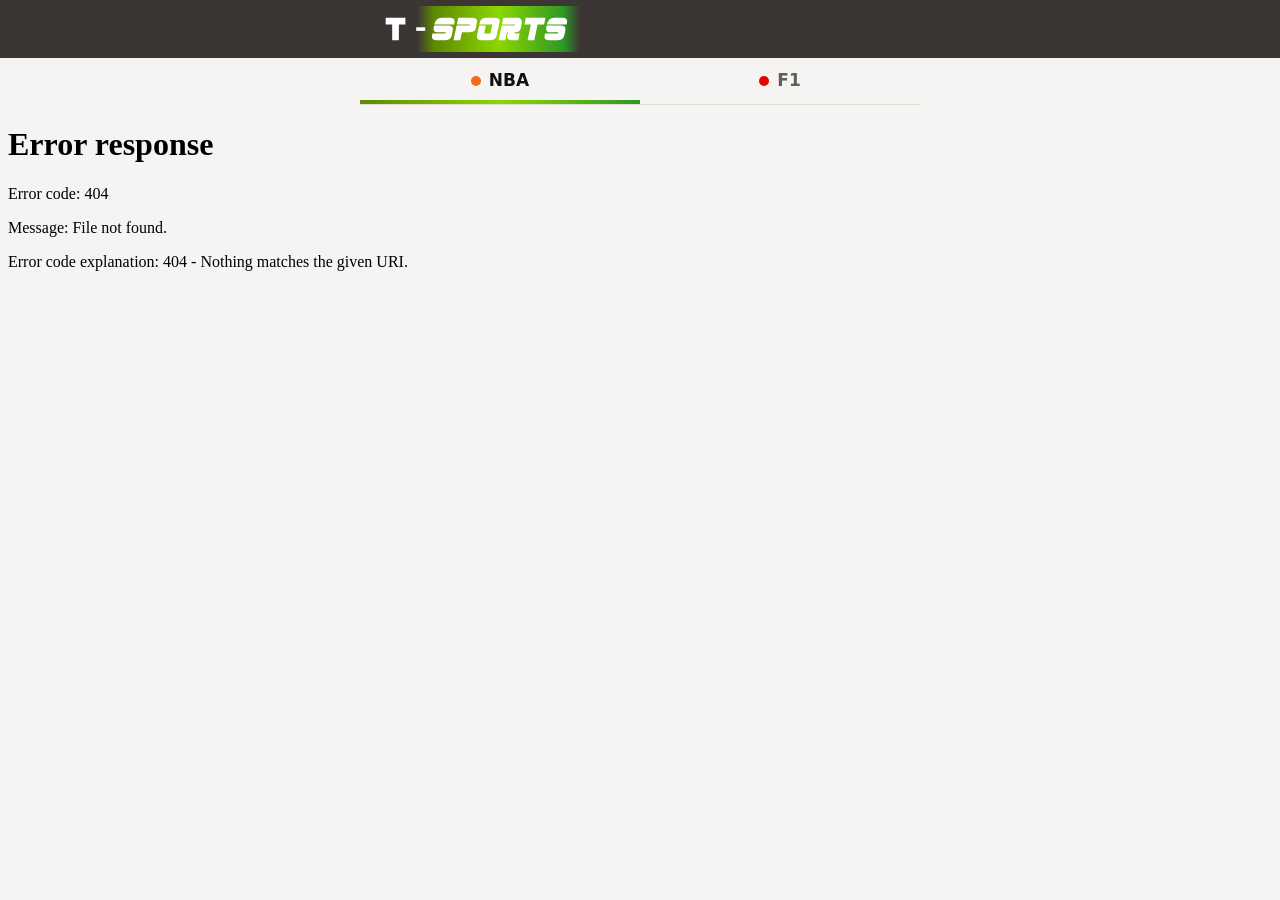
==== index.html @ b56ec470 "Add files via upload" ====
<!doctype html>
<html lang="es-AR">
<head>
<meta charset="utf-8">
<meta name="viewport" content="width=device-width, initial-scale=1, viewport-fit=cover">
<title>T-Sports</title>
<link rel="icon" type="image/png" href="icono.png">
<link rel="apple-touch-icon" href="icono.png">
<meta name="theme-color" content="#3b3634">
<style>
:root{--bg:#F5F4F2;--sf:#fff;--ink:#111;--mute:#5F5F5B;--line:#E0DED8;--ch:#3b3634;--nba:#F26B1D;--f1:#E10600}
@media(prefers-color-scheme:dark){:root{--bg:#0D0D0E;--sf:#18181A;--ink:#F4F3F0;--mute:#A5A49E;--line:#2D2D30}}
*{box-sizing:border-box}
html,body{height:100%;margin:0}
body{display:flex;flex-direction:column;background:var(--bg);color:var(--ink);font:700 17px/1 system-ui,-apple-system,'Segoe UI',Roboto,sans-serif;-webkit-text-size-adjust:100%}
.top{background:var(--ch);padding-top:env(safe-area-inset-top,0px)}
.top div{max-width:560px;margin:0 auto;padding:6px 12px}
.top img{display:block;height:46px;width:auto;max-width:100%}
.sel{display:flex;max-width:560px;width:100%;margin:0 auto;border-bottom:1px solid var(--line);background:var(--bg)}
.sel button{flex:1;display:flex;align-items:center;justify-content:center;gap:8px;background:none;border:0;border-bottom:4px solid transparent;color:var(--mute);font:inherit;padding:14px 4px 11px;cursor:pointer}
.sel button i{width:10px;height:10px;border-radius:50%;background:var(--c)}
.sel button[aria-selected="true"]{color:var(--ink);border-image:linear-gradient(90deg,#5e8800,#8cd700,#2d9725) 1}
.sel button:focus-visible{outline:2px solid #8cd700;outline-offset:-2px}
main{flex:1;min-height:0;display:flex}
iframe{flex:1;width:100%;border:0;background:var(--bg);color-scheme:light dark}
iframe[hidden]{display:none}
</style>
</head>
<body>
<div class="top"><div><img src="logo.svg" alt="T-Sports"></div></div>
<nav class="sel" role="tablist" aria-label="Deporte">
  <button role="tab" data-k="nba" style="--c:var(--nba)"><i></i>NBA</button>
  <button role="tab" data-k="f1" style="--c:var(--f1)"><i></i>F1</button>
</nav>
<main>
  <iframe id="fr-nba" title="Agenda NBA" data-src="nba/" hidden></iframe>
  <iframe id="fr-f1" title="Agenda F1" data-src="f1/" hidden></iframe>
</main>
<script>
const KS=['nba','f1'];
function inicial(){
  let k=(location.hash||'').slice(1);
  if(!KS.includes(k)){try{k=localStorage.getItem('tsport_deporte')}catch(e){}}
  return KS.includes(k)?k:'nba';
}
function show(k){
  for(const id of KS){
    const f=document.getElementById('fr-'+id);
    if(id===k&&!f.getAttribute('src'))f.src=f.dataset.src;
    f.hidden=id!==k;
  }
  document.querySelectorAll('.sel button').forEach(b=>b.setAttribute('aria-selected',b.dataset.k===k));
  try{localStorage.setItem('tsport_deporte',k)}catch(e){}
  try{history.replaceState(null,'','#'+k)}catch(e){}
}
document.querySelectorAll('.sel button').forEach(b=>b.addEventListener('click',()=>show(b.dataset.k)));
addEventListener('hashchange',()=>{const k=location.hash.slice(1);if(KS.includes(k))show(k)});
show(inicial());
</script>
</body>
</html>
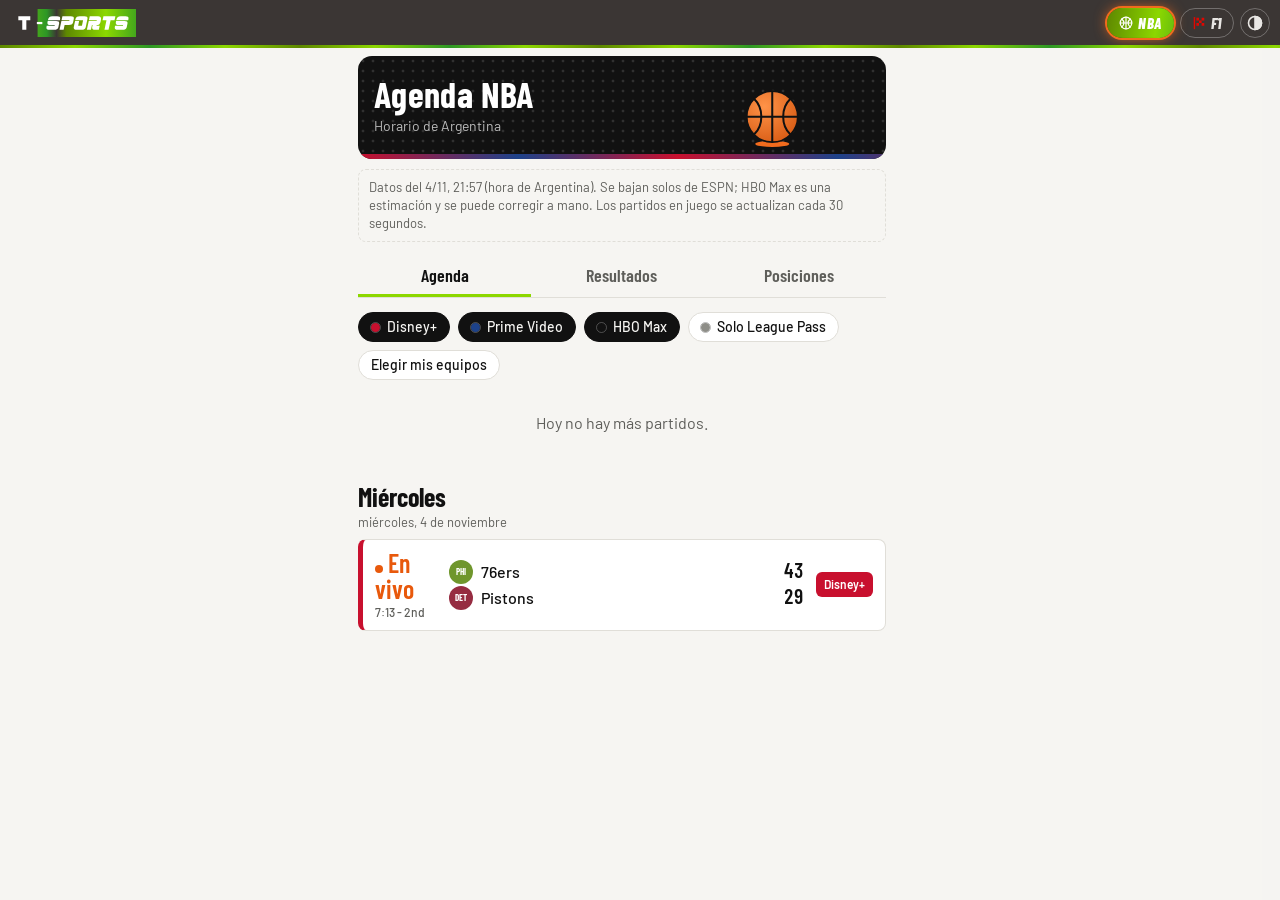
==== commit 3438f4be: "Add files via upload" ====
--- a/index.html
+++ b/index.html
@@ -4,40 +4,76 @@
 <meta charset="utf-8">
 <meta name="viewport" content="width=device-width, initial-scale=1, viewport-fit=cover">
 <title>T-Sports</title>
+<meta name="description" content="Agenda de NBA y F1 en hora argentina">
+<meta name="theme-color" content="#3b3634">
+<meta name="mobile-web-app-capable" content="yes">
+<meta name="apple-mobile-web-app-capable" content="yes">
+<meta name="apple-mobile-web-app-title" content="T-Sports">
+<meta name="apple-mobile-web-app-status-bar-style" content="black-translucent">
+<link rel="manifest" href="manifest.webmanifest">
 <link rel="icon" type="image/png" href="icono.png">
 <link rel="apple-touch-icon" href="icono.png">
-<meta name="theme-color" content="#3b3634">
+<link rel="preconnect" href="https://fonts.googleapis.com"><link rel="preconnect" href="https://fonts.gstatic.com" crossorigin>
+<link rel="stylesheet" href="https://fonts.googleapis.com/css2?family=Barlow+Condensed:ital,wght@0,500;0,600;0,700;0,800;1,700;1,800&family=Barlow:wght@400;500;600;700&display=swap">
+<link rel="stylesheet" href="tema.css?v=2">
 <style>
-:root{--bg:#F5F4F2;--sf:#fff;--ink:#111;--mute:#5F5F5B;--line:#E0DED8;--ch:#3b3634;--nba:#F26B1D;--f1:#E10600}
-@media(prefers-color-scheme:dark){:root{--bg:#0D0D0E;--sf:#18181A;--ink:#F4F3F0;--mute:#A5A49E;--line:#2D2D30}}
 *{box-sizing:border-box}
 html,body{height:100%;margin:0}
-body{display:flex;flex-direction:column;background:var(--bg);color:var(--ink);font:700 17px/1 system-ui,-apple-system,'Segoe UI',Roboto,sans-serif;-webkit-text-size-adjust:100%}
-.top{background:var(--ch);padding-top:env(safe-area-inset-top,0px)}
-.top div{max-width:560px;margin:0 auto;padding:6px 12px}
-.top img{display:block;height:46px;width:auto;max-width:100%}
-.sel{display:flex;max-width:560px;width:100%;margin:0 auto;border-bottom:1px solid var(--line);background:var(--bg)}
-.sel button{flex:1;display:flex;align-items:center;justify-content:center;gap:8px;background:none;border:0;border-bottom:4px solid transparent;color:var(--mute);font:inherit;padding:14px 4px 11px;cursor:pointer}
-.sel button i{width:10px;height:10px;border-radius:50%;background:var(--c)}
-.sel button[aria-selected="true"]{color:var(--ink);border-image:linear-gradient(90deg,#5e8800,#8cd700,#2d9725) 1}
-.sel button:focus-visible{outline:2px solid #8cd700;outline-offset:-2px}
-main{flex:1;min-height:0;display:flex}
-iframe{flex:1;width:100%;border:0;background:var(--bg);color-scheme:light dark}
-iframe[hidden]{display:none}
+body{display:flex;flex-direction:column;background:var(--bg);color:var(--ink);font:400 16px/1.2 var(--fb);-webkit-text-size-adjust:100%;overflow:hidden}
+.top{position:relative;flex:none;display:flex;align-items:center;justify-content:space-between;gap:8px;background:#3b3634;padding:calc(env(safe-area-inset-top,0px) + 8px) 10px 10px}
+.top::after{content:'';position:absolute;left:0;right:0;bottom:0;height:3px;background:linear-gradient(90deg,#5e8800,#8cd700,#2d9725,#8cd700,#5e8800) 0 0/300px 100%;animation:flujo 5s linear infinite}
+.lg{display:block;height:28px;width:auto;min-width:0;max-width:100%}
+.der{display:flex;align-items:center;gap:6px;flex:none}
+.sel{display:flex;gap:6px}
+.pill{position:relative;overflow:hidden;display:flex;align-items:center;gap:5px;height:30px;padding:0 11px;border-radius:999px;border:1.5px solid rgba(255,255,255,.28);background:transparent;color:#e9e7e4;font:800 italic 15px/1 var(--fd);text-transform:uppercase;letter-spacing:.04em;cursor:pointer;transition:transform .12s,box-shadow .25s,border-color .25s}
+.pill:active{transform:scale(.95)}
+.pill svg{width:14px;height:14px;color:var(--c)}
+.pill[aria-selected=true]{color:#fff;border-color:transparent;background:linear-gradient(100deg,#5e8800,#8cd700,#2d9725,#8cd700,#5e8800) 0 0/200px 100%;animation:flujo2 4s linear infinite;box-shadow:0 0 0 2px var(--c),0 0 14px -1px var(--c)}
+.pill[aria-selected=true] svg{color:#fff}
+.pill[aria-selected=true]::after{content:'';position:absolute;top:0;bottom:0;width:40%;left:-60%;background:linear-gradient(100deg,transparent,rgba(255,255,255,.45),transparent);transform:skewX(-20deg);animation:brillo 3.2s ease-in-out infinite}
+.tema{display:grid;place-items:center;width:30px;height:30px;padding:0;border-radius:50%;border:1.5px solid rgba(255,255,255,.28);background:transparent;color:#e9e7e4;cursor:pointer}
+.tema svg{width:18px;height:18px;fill:none;stroke:currentColor;stroke-width:1.6;stroke-linecap:round;display:none}
+.tema[data-m=auto] .i-a,.tema[data-m=light] .i-l,.tema[data-m=dark] .i-d{display:block}
+.pill:focus-visible,.tema:focus-visible{outline:2px solid #8cd700;outline-offset:2px}
+main{position:relative;flex:1;min-height:0;padding-bottom:env(safe-area-inset-bottom,0px)}
+iframe{position:absolute;inset:0;width:100%;height:100%;border:0;background:var(--bg);opacity:0;visibility:hidden;pointer-events:none;transition:opacity .25s,transform .25s,visibility 0s .25s}
+#fr-nba{transform:translateX(-18px)}#fr-f1{transform:translateX(18px)}
+iframe.on{opacity:1;visibility:visible;pointer-events:auto;transform:none;transition-delay:0s}
+@keyframes flujo{to{background-position:300px 0}}
+@keyframes flujo2{to{background-position:200px 0}}
+@keyframes brillo{0%,55%{left:-60%}100%{left:130%}}
+@media(prefers-reduced-motion:reduce){.top::after,.pill,.pill::after{animation:none!important}iframe{transition:none}}
 </style>
 </head>
 <body>
-<div class="top"><div><img src="logo.svg" alt="T-Sports"></div></div>
+<header class="top">
+<svg id="lg" class="lg" role="img" aria-label="T-Sports" xmlns="http://www.w3.org/2000/svg" viewBox="0 0 830.29 184"><defs><style>.cls-1{fill:#3b3634;}.cls-2{fill:url(#Degradado_sin_nombre_64);}.cls-3{fill:#fff;}</style><linearGradient id="Degradado_sin_nombre_64" x1="181.41" y1="92" x2="830.29" y2="92" gradientUnits="userSpaceOnUse" spreadMethod="repeat"><animateTransform attributeName="gradientTransform" type="translate" from="0 0" to="648.88 0" dur="6s" repeatCount="indefinite"/><stop offset="0" stop-color="#3b3634"/><stop offset="0.1" stop-color="#5e8800"/><stop offset="0.5" stop-color="#8cd700"/><stop offset="0.9" stop-color="#2d9725"/><stop offset="1" stop-color="#3b3634"/></linearGradient></defs><g id="Capa_2" data-name="Capa 2"><g id="Capa_1-2" data-name="Capa 1"><rect class="cls-1" width="188" height="184"/><rect class="cls-2" x="181.41" width="648.88" height="184"/><path class="cls-3" d="M319.29,112.9A59.39,59.39,0,0,1,316,124.44a18.63,18.63,0,0,1-8,8.9q-6.36,3.56-17.55,3.56H259.37q-11.31,0-16.05-3.78-4-3.19-4-10a39.21,39.21,0,0,1,.62-6.28c.26-1.66.73-4,1.4-7.06h51.81l.92-4.34H266q-11.33,0-16.06-3.77-4-3.21-4-9.92a39.23,39.23,0,0,1,.62-6.31q.39-2.33,1.4-7h54.83q11.51,0,16.32,3.86,3.94,3.15,3.95,9.52a36.11,36.11,0,0,1-.7,6.49c-.06.38-.35,1.75-.88,4.12Zm8.25-38.78H248.93Q251.6,61.68,258,55q7.59-7.89,20.44-7.89h31.06q11.33,0,16.06,3.77,4,3.2,4,9.94a40,40,0,0,1-.61,6.26Q328.55,69.57,327.54,74.12Z"/><path class="cls-3" d="M415.8,81.52q-1.89,9-3.51,12.5a17,17,0,0,1-7.94,8.42q-6.09,3.06-17.41,3.06h-28l-6.66,31.4H325.43l12.42-58.43h51.81l.92-4.35H338.77l5.75-27h54.83q11.49,0,16.32,3.86,3.94,3.16,3.95,9.51a36.86,36.86,0,0,1-.7,6.49c-.06.38-.36,1.76-.88,4.13Z"/><path class="cls-3" d="M499,112.91a60.12,60.12,0,0,1-3.29,11.54,18.69,18.69,0,0,1-8,8.9q-6.36,3.54-17.54,3.55H439.05q-11.49,0-16.32-3.86-3.94-3.16-4-9.52a37,37,0,0,1,.7-6.49c.06-.38.35-1.76.88-4.13l7.33-34.43h26.8l-6.67,31.36h25l7.58-35.71h-51.8q2.06-9.72,3.77-13.66a19.89,19.89,0,0,1,8.2-9.72q6.24-3.65,17.55-3.64h31.06q11.49,0,16.32,3.86,3.94,3.16,3.94,9.51a35.93,35.93,0,0,1-.7,6.49c-.06.38-.35,1.76-.87,4.13Z"/><path class="cls-3" d="M595.52,81.51a66.73,66.73,0,0,1-3.07,11.27,18.93,18.93,0,0,1-7.28,9q-5.74,3.69-15.49,3.69l-.92,4.38h20.71l-5.75,27.07H559.94q-11.49,0-16.27-3.82-3.95-3.17-3.95-9.58a37.06,37.06,0,0,1,.7-6.5c.06-.38.35-1.76.88-4.13l1.58-7.42h-4.3l-6.67,31.45h-26.8l12.42-58.43h51.8l.92-4.35h-51.8l5.74-27H579q10.08,0,15,5.22,4.35,4.56,4.35,12.4a25.74,25.74,0,0,1-.18,3c-.12,1-.29,2.11-.53,3.31Z"/><path class="cls-3" d="M686.89,74.12H661L647.63,136.9H620.87l13.25-62.78H608.28l5.75-27h78.61Z"/><path class="cls-3" d="M768.49,112.9a60.87,60.87,0,0,1-3.29,11.54,18.65,18.65,0,0,1-8,8.9q-6.36,3.56-17.55,3.56H708.56q-11.31,0-16-3.78-4-3.19-4-10a39.06,39.06,0,0,1,.61-6.28c.26-1.66.73-4,1.4-7.06h51.81l.92-4.34h-28q-11.31,0-16.05-3.77-4-3.21-4-9.92a39.23,39.23,0,0,1,.62-6.31q.39-2.33,1.4-7H752q11.49,0,16.31,3.86,4,3.15,3.95,9.52a36.11,36.11,0,0,1-.7,6.49c-.06.38-.35,1.75-.88,4.12Zm8.24-38.78H698.12Q700.81,61.68,707.2,55q7.59-7.89,20.44-7.89H758.7q11.32,0,16.06,3.77,4,3.2,4,9.94a40,40,0,0,1-.61,6.26Q777.74,69.57,776.73,74.12Z"/><path class="cls-3" d="M133.3,74.12H107.38V136.9H80.62l-.09-62.78H54.7v-27h78.6Z"/><path class="cls-3" d="M212.46,99.5h-36V85.1h36Z"/></g></g></svg>
+<div class="der">
 <nav class="sel" role="tablist" aria-label="Deporte">
-  <button role="tab" data-k="nba" style="--c:var(--nba)"><i></i>NBA</button>
-  <button role="tab" data-k="f1" style="--c:var(--f1)"><i></i>F1</button>
+<button class="pill" role="tab" data-k="nba" style="--c:#F26B1D"><svg viewBox="0 0 16 16" fill="none" stroke="currentColor" stroke-width="1.4" stroke-linecap="round" aria-hidden="true"><circle cx="8" cy="8" r="6.6"/><path d="M1.4 8h13.2M8 1.4v13.2M3.2 3.4c3.2 2.6 3.2 6.6 0 9.2M12.8 3.4c-3.2 2.6-3.2 6.6 0 9.2"/></svg>NBA</button>
+<button class="pill" role="tab" data-k="f1" style="--c:#E10600"><svg viewBox="0 0 16 16" fill="currentColor" aria-hidden="true"><rect x="2" y="1" width="1.6" height="14" rx=".8"/><path d="M5 2h3v3H5zM11 2h3v3h-3zM8 5h3v3H8zM5 8h3v3H5zM11 8h3v3h-3z"/></svg>F1</button>
 </nav>
+<button class="tema" id="tema" data-m="auto" aria-label="Tema: automático"><svg class="i-a" viewBox="0 0 18 18"><circle cx="9" cy="9" r="6.5"/><path d="M9 2.5a6.5 6.5 0 0 1 0 13z" fill="currentColor"/></svg><svg class="i-l" viewBox="0 0 18 18"><circle cx="9" cy="9" r="3.4"/><path d="M9 1.5v2M9 14.5v2M1.5 9h2M14.5 9h2M3.7 3.7l1.4 1.4M12.9 12.9l1.4 1.4M3.7 14.3l1.4-1.4M12.9 5.1l1.4-1.4"/></svg><svg class="i-d" viewBox="0 0 18 18"><path d="M15 10.8A6.3 6.3 0 0 1 7.2 3a6.3 6.3 0 1 0 7.8 7.8z"/></svg></button>
+</div>
+</header>
 <main>
-  <iframe id="fr-nba" title="Agenda NBA" data-src="nba/" hidden></iframe>
-  <iframe id="fr-f1" title="Agenda F1" data-src="f1/" hidden></iframe>
+<iframe id="fr-nba" title="Agenda NBA" data-src="nba/"></iframe>
+<iframe id="fr-f1" title="Agenda F1" data-src="f1/"></iframe>
 </main>
 <script>
-const KS=['nba','f1'];
+const KS=['nba','f1'],TM=['auto','light','dark'],ET={auto:'autom\u00e1tico',light:'claro',dark:'oscuro'};
+let tema='auto';
+try{tema=localStorage.getItem('tsport_tema')||'auto'}catch(e){}
+if(!TM.includes(tema))tema='auto';
+const btn=document.getElementById('tema');
+function pinta(el){if(!el)return;if(tema==='auto')el.removeAttribute('data-theme');else el.setAttribute('data-theme',tema)}
+function aplicarTema(){
+  pinta(document.documentElement);
+  document.querySelectorAll('iframe').forEach(f=>{try{pinta(f.contentDocument.documentElement)}catch(e){}});
+  btn.dataset.m=tema;btn.setAttribute('aria-label','Tema: '+ET[tema]);btn.title='Tema: '+ET[tema];
+}
+btn.addEventListener('click',()=>{tema=TM[(TM.indexOf(tema)+1)%3];try{localStorage.setItem('tsport_tema',tema)}catch(e){}aplicarTema()});
+document.querySelectorAll('iframe').forEach(f=>f.addEventListener('load',aplicarTema));
 function inicial(){
   let k=(location.hash||'').slice(1);
   if(!KS.includes(k)){try{k=localStorage.getItem('tsport_deporte')}catch(e){}}
@@ -47,15 +83,17 @@
   for(const id of KS){
     const f=document.getElementById('fr-'+id);
     if(id===k&&!f.getAttribute('src'))f.src=f.dataset.src;
-    f.hidden=id!==k;
+    f.classList.toggle('on',id===k);
   }
-  document.querySelectorAll('.sel button').forEach(b=>b.setAttribute('aria-selected',b.dataset.k===k));
+  document.querySelectorAll('.pill').forEach(b=>b.setAttribute('aria-selected',b.dataset.k===k));
   try{localStorage.setItem('tsport_deporte',k)}catch(e){}
   try{history.replaceState(null,'','#'+k)}catch(e){}
 }
-document.querySelectorAll('.sel button').forEach(b=>b.addEventListener('click',()=>show(b.dataset.k)));
+document.querySelectorAll('.pill').forEach(b=>b.addEventListener('click',()=>show(b.dataset.k)));
 addEventListener('hashchange',()=>{const k=location.hash.slice(1);if(KS.includes(k))show(k)});
-show(inicial());
+aplicarTema();show(inicial());
+if(matchMedia('(prefers-reduced-motion:reduce)').matches){try{document.getElementById('lg').pauseAnimations()}catch(e){}}
+if('serviceWorker' in navigator)addEventListener('load',()=>navigator.serviceWorker.register('sw.js').catch(()=>{}));
 </script>
 </body>
 </html>
--- a/tema.css
+++ b/tema.css
@@ -0,0 +1,14 @@
+:root{--fd:'Barlow Condensed','Arial Narrow',sans-serif;--fb:'Barlow',system-ui,-apple-system,'Segoe UI',Roboto,sans-serif;
+--bg:#F5F4F2;--surface:#fff;--sf:#fff;--ink:#111;--mute:#5F5F5B;--line:#E0DED8;color-scheme:light dark}
+@media(prefers-color-scheme:dark){:root:not([data-theme=light]){--bg:#0D0D0E;--surface:#18181A;--sf:#18181A;--ink:#F4F3F0;--mute:#A5A49E;--line:#2D2D30}}
+:root[data-theme=dark]{--bg:#0D0D0E;--surface:#18181A;--sf:#18181A;--ink:#F4F3F0;--mute:#A5A49E;--line:#2D2D30;color-scheme:dark}
+:root[data-theme=light]{color-scheme:light}
+body,button,input,select,textarea{font-family:var(--fb)}
+h1,h2,h3,.gp h2,.day h2,h2.conf,nav button{font-family:var(--fd);font-weight:800;font-style:italic;text-transform:uppercase;letter-spacing:.02em}
+nav button{font-weight:700;font-size:18px;transition:color .2s,border-color .2s}
+.hora,.time,.side .sc,.tm .sc{font-family:var(--fd);font-weight:700}
+button{transition:transform .12s}button:active{transform:scale(.97)}
+.emb header{margin-top:8px;padding:10px 14px 14px;border-radius:12px;gap:8px}
+.emb h1{font-size:24px}
+.emb .sub{font-size:12px;margin-top:2px}
+.emb header svg{height:52px;width:auto;max-width:34vw}
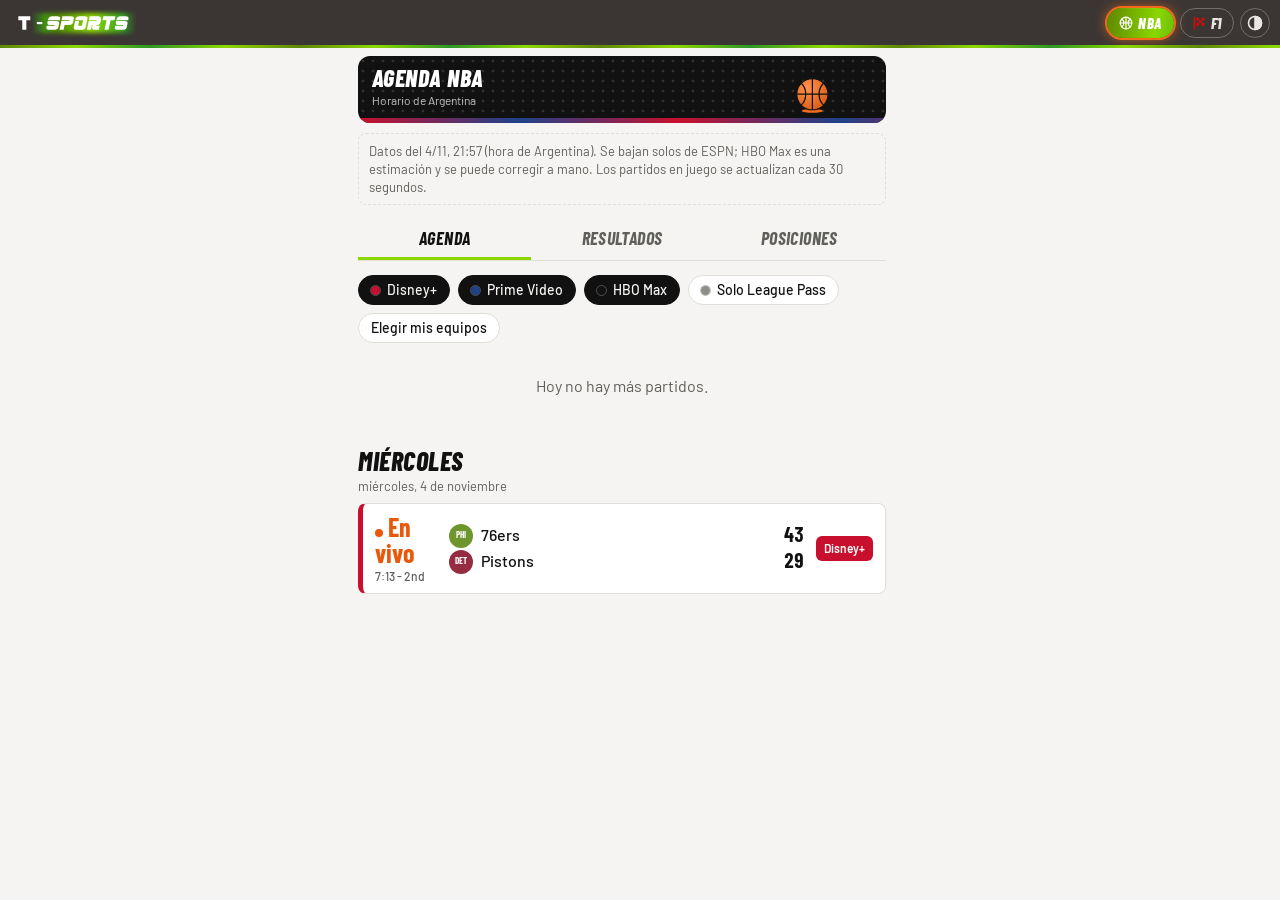
==== commit 40f71ea7: "Add files via upload" ====
--- a/index.html
+++ b/index.html
@@ -47,7 +47,7 @@
 </head>
 <body>
 <header class="top">
-<svg id="lg" class="lg" role="img" aria-label="T-Sports" xmlns="http://www.w3.org/2000/svg" viewBox="0 0 830.29 184"><defs><style>.cls-1{fill:#3b3634;}.cls-2{fill:url(#Degradado_sin_nombre_64);}.cls-3{fill:#fff;}</style><linearGradient id="Degradado_sin_nombre_64" x1="181.41" y1="92" x2="830.29" y2="92" gradientUnits="userSpaceOnUse" spreadMethod="repeat"><animateTransform attributeName="gradientTransform" type="translate" from="0 0" to="648.88 0" dur="6s" repeatCount="indefinite"/><stop offset="0" stop-color="#3b3634"/><stop offset="0.1" stop-color="#5e8800"/><stop offset="0.5" stop-color="#8cd700"/><stop offset="0.9" stop-color="#2d9725"/><stop offset="1" stop-color="#3b3634"/></linearGradient></defs><g id="Capa_2" data-name="Capa 2"><g id="Capa_1-2" data-name="Capa 1"><rect class="cls-1" width="188" height="184"/><rect class="cls-2" x="181.41" width="648.88" height="184"/><path class="cls-3" d="M319.29,112.9A59.39,59.39,0,0,1,316,124.44a18.63,18.63,0,0,1-8,8.9q-6.36,3.56-17.55,3.56H259.37q-11.31,0-16.05-3.78-4-3.19-4-10a39.21,39.21,0,0,1,.62-6.28c.26-1.66.73-4,1.4-7.06h51.81l.92-4.34H266q-11.33,0-16.06-3.77-4-3.21-4-9.92a39.23,39.23,0,0,1,.62-6.31q.39-2.33,1.4-7h54.83q11.51,0,16.32,3.86,3.94,3.15,3.95,9.52a36.11,36.11,0,0,1-.7,6.49c-.06.38-.35,1.75-.88,4.12Zm8.25-38.78H248.93Q251.6,61.68,258,55q7.59-7.89,20.44-7.89h31.06q11.33,0,16.06,3.77,4,3.2,4,9.94a40,40,0,0,1-.61,6.26Q328.55,69.57,327.54,74.12Z"/><path class="cls-3" d="M415.8,81.52q-1.89,9-3.51,12.5a17,17,0,0,1-7.94,8.42q-6.09,3.06-17.41,3.06h-28l-6.66,31.4H325.43l12.42-58.43h51.81l.92-4.35H338.77l5.75-27h54.83q11.49,0,16.32,3.86,3.94,3.16,3.95,9.51a36.86,36.86,0,0,1-.7,6.49c-.06.38-.36,1.76-.88,4.13Z"/><path class="cls-3" d="M499,112.91a60.12,60.12,0,0,1-3.29,11.54,18.69,18.69,0,0,1-8,8.9q-6.36,3.54-17.54,3.55H439.05q-11.49,0-16.32-3.86-3.94-3.16-4-9.52a37,37,0,0,1,.7-6.49c.06-.38.35-1.76.88-4.13l7.33-34.43h26.8l-6.67,31.36h25l7.58-35.71h-51.8q2.06-9.72,3.77-13.66a19.89,19.89,0,0,1,8.2-9.72q6.24-3.65,17.55-3.64h31.06q11.49,0,16.32,3.86,3.94,3.16,3.94,9.51a35.93,35.93,0,0,1-.7,6.49c-.06.38-.35,1.76-.87,4.13Z"/><path class="cls-3" d="M595.52,81.51a66.73,66.73,0,0,1-3.07,11.27,18.93,18.93,0,0,1-7.28,9q-5.74,3.69-15.49,3.69l-.92,4.38h20.71l-5.75,27.07H559.94q-11.49,0-16.27-3.82-3.95-3.17-3.95-9.58a37.06,37.06,0,0,1,.7-6.5c.06-.38.35-1.76.88-4.13l1.58-7.42h-4.3l-6.67,31.45h-26.8l12.42-58.43h51.8l.92-4.35h-51.8l5.74-27H579q10.08,0,15,5.22,4.35,4.56,4.35,12.4a25.74,25.74,0,0,1-.18,3c-.12,1-.29,2.11-.53,3.31Z"/><path class="cls-3" d="M686.89,74.12H661L647.63,136.9H620.87l13.25-62.78H608.28l5.75-27h78.61Z"/><path class="cls-3" d="M768.49,112.9a60.87,60.87,0,0,1-3.29,11.54,18.65,18.65,0,0,1-8,8.9q-6.36,3.56-17.55,3.56H708.56q-11.31,0-16-3.78-4-3.19-4-10a39.06,39.06,0,0,1,.61-6.28c.26-1.66.73-4,1.4-7.06h51.81l.92-4.34h-28q-11.31,0-16.05-3.77-4-3.21-4-9.92a39.23,39.23,0,0,1,.62-6.31q.39-2.33,1.4-7H752q11.49,0,16.31,3.86,4,3.15,3.95,9.52a36.11,36.11,0,0,1-.7,6.49c-.06.38-.35,1.75-.88,4.12Zm8.24-38.78H698.12Q700.81,61.68,707.2,55q7.59-7.89,20.44-7.89H758.7q11.32,0,16.06,3.77,4,3.2,4,9.94a40,40,0,0,1-.61,6.26Q777.74,69.57,776.73,74.12Z"/><path class="cls-3" d="M133.3,74.12H107.38V136.9H80.62l-.09-62.78H54.7v-27h78.6Z"/><path class="cls-3" d="M212.46,99.5h-36V85.1h36Z"/></g></g></svg>
+<svg id="lg" class="lg" role="img" aria-label="T-Sports" xmlns="http://www.w3.org/2000/svg" viewBox="0 0 830.29 184"><defs><style>.cls-1{fill:#3b3634;}.cls-2{fill:url(#Degradado_sin_nombre_64);}.cls-3{fill:#fff;}</style><linearGradient id="tsGv" x1="181.41" y1="0" x2="830.29" y2="0" gradientUnits="userSpaceOnUse" spreadMethod="repeat"><animateTransform attributeName="gradientTransform" type="translate" from="0 0" to="648.88 0" dur="6s" repeatCount="indefinite"/><stop offset="0" stop-color="#4f8a00"/><stop offset=".35" stop-color="#8cd700"/><stop offset=".7" stop-color="#2d9725"/><stop offset="1" stop-color="#4f8a00"/></linearGradient><linearGradient id="tsGf" x1="140" y1="0" x2="830.29" y2="0" gradientUnits="userSpaceOnUse"><stop offset="0" stop-color="#000"/><stop offset=".13" stop-color="#fff"/><stop offset=".87" stop-color="#fff"/><stop offset="1" stop-color="#000"/></linearGradient><filter id="tsGb" filterUnits="userSpaceOnUse" x="0" y="0" width="830.29" height="184"><feGaussianBlur stdDeviation="13"/></filter><mask id="tsGm" maskUnits="userSpaceOnUse" x="0" y="0" width="830.29" height="184"><rect width="830.29" height="184" fill="url(#tsGf)"/></mask></defs><g id="Capa_2" data-name="Capa 2"><g id="Capa_1-2" data-name="Capa 1"><g mask="url(#tsGm)"><rect x="120" y="26" width="740" height="132" fill="url(#tsGv)" filter="url(#tsGb)"/></g><path class="cls-3" d="M319.29,112.9A59.39,59.39,0,0,1,316,124.44a18.63,18.63,0,0,1-8,8.9q-6.36,3.56-17.55,3.56H259.37q-11.31,0-16.05-3.78-4-3.19-4-10a39.21,39.21,0,0,1,.62-6.28c.26-1.66.73-4,1.4-7.06h51.81l.92-4.34H266q-11.33,0-16.06-3.77-4-3.21-4-9.92a39.23,39.23,0,0,1,.62-6.31q.39-2.33,1.4-7h54.83q11.51,0,16.32,3.86,3.94,3.15,3.95,9.52a36.11,36.11,0,0,1-.7,6.49c-.06.38-.35,1.75-.88,4.12Zm8.25-38.78H248.93Q251.6,61.68,258,55q7.59-7.89,20.44-7.89h31.06q11.33,0,16.06,3.77,4,3.2,4,9.94a40,40,0,0,1-.61,6.26Q328.55,69.57,327.54,74.12Z"/><path class="cls-3" d="M415.8,81.52q-1.89,9-3.51,12.5a17,17,0,0,1-7.94,8.42q-6.09,3.06-17.41,3.06h-28l-6.66,31.4H325.43l12.42-58.43h51.81l.92-4.35H338.77l5.75-27h54.83q11.49,0,16.32,3.86,3.94,3.16,3.95,9.51a36.86,36.86,0,0,1-.7,6.49c-.06.38-.36,1.76-.88,4.13Z"/><path class="cls-3" d="M499,112.91a60.12,60.12,0,0,1-3.29,11.54,18.69,18.69,0,0,1-8,8.9q-6.36,3.54-17.54,3.55H439.05q-11.49,0-16.32-3.86-3.94-3.16-4-9.52a37,37,0,0,1,.7-6.49c.06-.38.35-1.76.88-4.13l7.33-34.43h26.8l-6.67,31.36h25l7.58-35.71h-51.8q2.06-9.72,3.77-13.66a19.89,19.89,0,0,1,8.2-9.72q6.24-3.65,17.55-3.64h31.06q11.49,0,16.32,3.86,3.94,3.16,3.94,9.51a35.93,35.93,0,0,1-.7,6.49c-.06.38-.35,1.76-.87,4.13Z"/><path class="cls-3" d="M595.52,81.51a66.73,66.73,0,0,1-3.07,11.27,18.93,18.93,0,0,1-7.28,9q-5.74,3.69-15.49,3.69l-.92,4.38h20.71l-5.75,27.07H559.94q-11.49,0-16.27-3.82-3.95-3.17-3.95-9.58a37.06,37.06,0,0,1,.7-6.5c.06-.38.35-1.76.88-4.13l1.58-7.42h-4.3l-6.67,31.45h-26.8l12.42-58.43h51.8l.92-4.35h-51.8l5.74-27H579q10.08,0,15,5.22,4.35,4.56,4.35,12.4a25.74,25.74,0,0,1-.18,3c-.12,1-.29,2.11-.53,3.31Z"/><path class="cls-3" d="M686.89,74.12H661L647.63,136.9H620.87l13.25-62.78H608.28l5.75-27h78.61Z"/><path class="cls-3" d="M768.49,112.9a60.87,60.87,0,0,1-3.29,11.54,18.65,18.65,0,0,1-8,8.9q-6.36,3.56-17.55,3.56H708.56q-11.31,0-16-3.78-4-3.19-4-10a39.06,39.06,0,0,1,.61-6.28c.26-1.66.73-4,1.4-7.06h51.81l.92-4.34h-28q-11.31,0-16.05-3.77-4-3.21-4-9.92a39.23,39.23,0,0,1,.62-6.31q.39-2.33,1.4-7H752q11.49,0,16.31,3.86,4,3.15,3.95,9.52a36.11,36.11,0,0,1-.7,6.49c-.06.38-.35,1.75-.88,4.12Zm8.24-38.78H698.12Q700.81,61.68,707.2,55q7.59-7.89,20.44-7.89H758.7q11.32,0,16.06,3.77,4,3.2,4,9.94a40,40,0,0,1-.61,6.26Q777.74,69.57,776.73,74.12Z"/><path class="cls-3" d="M133.3,74.12H107.38V136.9H80.62l-.09-62.78H54.7v-27h78.6Z"/><path class="cls-3" d="M212.46,99.5h-36V85.1h36Z"/></g></g></svg>
 <div class="der">
 <nav class="sel" role="tablist" aria-label="Deporte">
 <button class="pill" role="tab" data-k="nba" style="--c:#F26B1D"><svg viewBox="0 0 16 16" fill="none" stroke="currentColor" stroke-width="1.4" stroke-linecap="round" aria-hidden="true"><circle cx="8" cy="8" r="6.6"/><path d="M1.4 8h13.2M8 1.4v13.2M3.2 3.4c3.2 2.6 3.2 6.6 0 9.2M12.8 3.4c-3.2 2.6-3.2 6.6 0 9.2"/></svg>NBA</button>
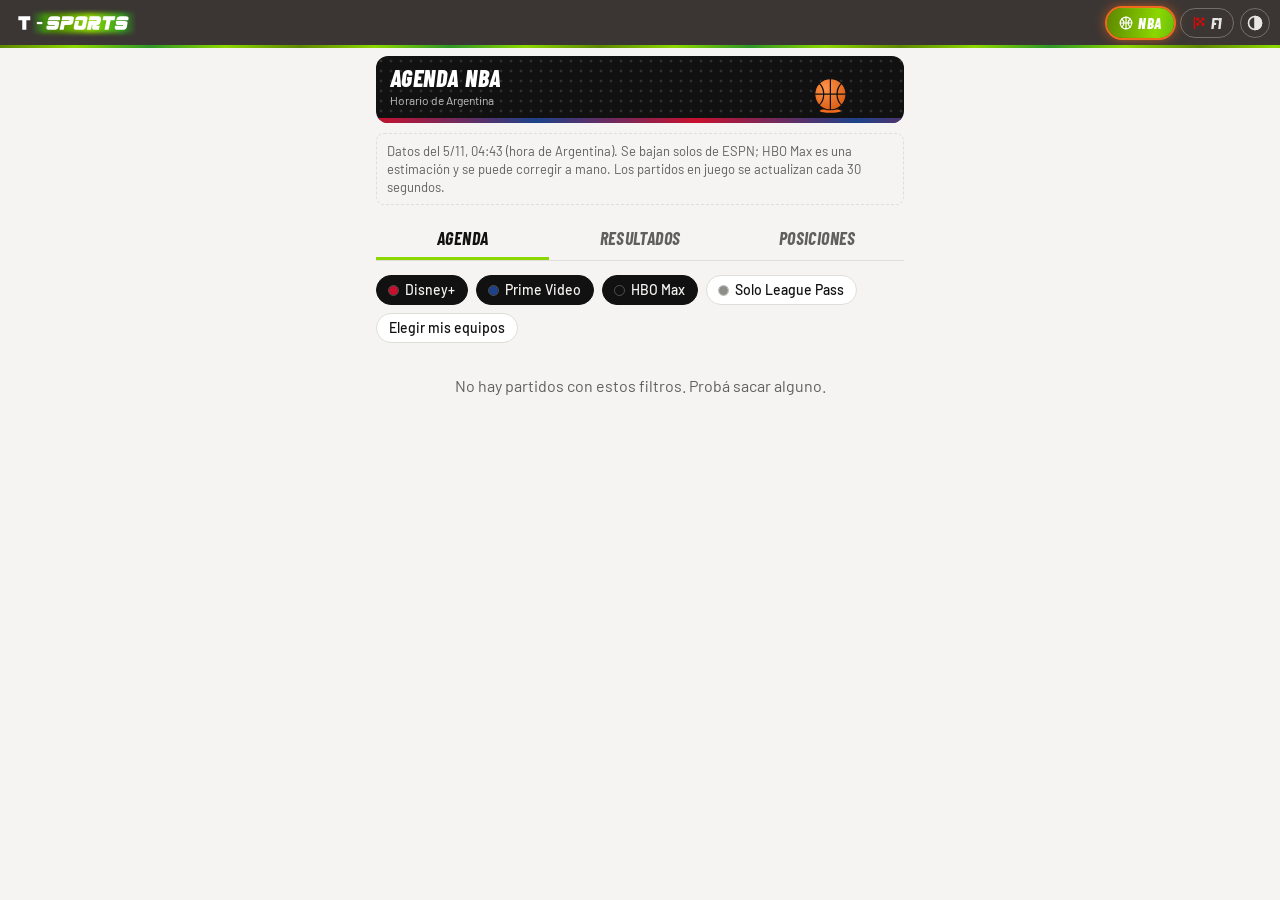
==== commit 5f316ed9: "Add files via upload" ====
--- a/index.html
+++ b/index.html
@@ -37,7 +37,7 @@
 .pill:focus-visible,.tema:focus-visible{outline:2px solid #8cd700;outline-offset:2px}
 main{position:relative;flex:1;min-height:0;padding-bottom:env(safe-area-inset-bottom,0px)}
 iframe{position:absolute;inset:0;width:100%;height:100%;border:0;background:var(--bg);opacity:0;visibility:hidden;pointer-events:none;transition:opacity .25s,transform .25s,visibility 0s .25s}
-#fr-nba{transform:translateX(-18px)}#fr-f1{transform:translateX(18px)}
+#fr-nba:not(.on){transform:translateX(-18px)}#fr-f1:not(.on){transform:translateX(18px)}
 iframe.on{opacity:1;visibility:visible;pointer-events:auto;transform:none;transition-delay:0s}
 @keyframes flujo{to{background-position:300px 0}}
 @keyframes flujo2{to{background-position:200px 0}}
